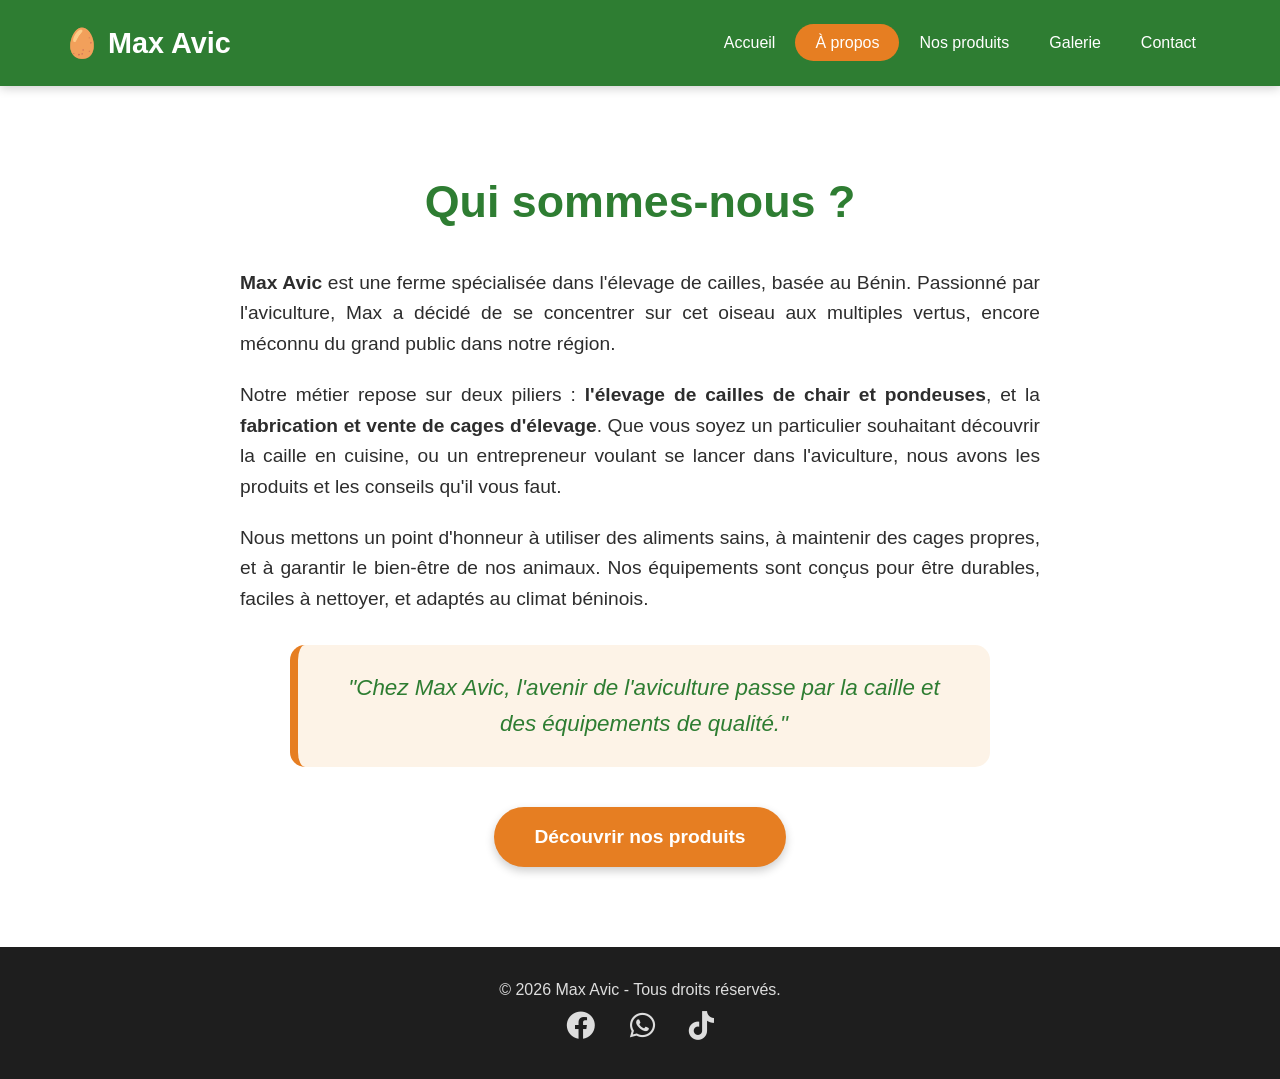
==== apropos.html @ 6644f160 "premier commit" ====
<!DOCTYPE html>
<html lang="fr">
<head>
    <meta charset="UTF-8">
    <meta name="viewport" content="width=device-width, initial-scale=1.0">
    <title>À propos - Max Avic | Élevage de cailles et cages</title>
    <meta name="description" content="Découvrez Max Avic, spécialiste de l'élevage de cailles au Bénin. Passionné et professionnel, il propose des produits de qualité et des équipements durables.">
    <link rel="stylesheet" href="style.css">
    <link rel="stylesheet" href="https://cdnjs.cloudflare.com/ajax/libs/font-awesome/6.0.0-beta3/css/all.min.css">
</head>
<body>

    <!-- ================= HEADER / MENU ================= -->
    <header>
        <div class="container">
            <div class="logo">
                <h1>🥚 Max Avic</h1>
            </div>
            <nav>
                <ul class="nav-links">
                    <li><a href="index.html">Accueil</a></li>
                    <li><a href="apropos.html" class="active">À propos</a></li>
                    <li><a href="produits.html">Nos produits</a></li>
                    <li><a href="galerie.html">Galerie</a></li>
                    <li><a href="contact.html">Contact</a></li>
                </ul>
                <div class="burger">
                    <span></span>
                    <span></span>
                    <span></span>
                </div>
            </nav>
        </div>
    </header>

    <!-- ================= SECTION À PROPOS ================= -->
    <section class="about-section">
        <div class="container">
            <h2>Qui sommes-nous ?</h2>
            <p>
                <strong>Max Avic</strong> est une ferme spécialisée dans l'élevage de cailles, basée au Bénin. 
                Passionné par l'aviculture, Max a décidé de se concentrer sur cet oiseau aux multiples vertus, 
                encore méconnu du grand public dans notre région.
            </p>
            <p>
                Notre métier repose sur deux piliers : 
                <strong>l'élevage de cailles de chair et pondeuses</strong>, 
                et la <strong>fabrication et vente de cages d'élevage</strong>. 
                Que vous soyez un particulier souhaitant découvrir la caille en cuisine, 
                ou un entrepreneur voulant se lancer dans l'aviculture, nous avons les produits et les conseils qu'il vous faut.
            </p>
            <p>
                Nous mettons un point d'honneur à utiliser des aliments sains, à maintenir des cages propres, 
                et à garantir le bien-être de nos animaux. Nos équipements sont conçus pour être durables, 
                faciles à nettoyer, et adaptés au climat béninois.
            </p>
            <blockquote>
                <em>"Chez Max Avic, l'avenir de l'aviculture passe par la caille et des équipements de qualité."</em>
            </blockquote>
            <div style="text-align: center; margin-top: 40px;">
                <a href="produits.html" class="btn-primary">Découvrir nos produits</a>
            </div>
        </div>
    </section>

    <!-- ================= PIED DE PAGE ================= -->
    <footer>
        <div class="container">
            <p>&copy; 2026 Max Avic - Tous droits réservés.</p>
            <div class="socials">
                <a href="#"><i class="fab fa-facebook"></i></a>
                <a href="#"><i class="fab fa-whatsapp"></i></a>
                <a href="#"><i class="fab fa-tiktok"></i></a>
            </div>
        </div>
    </footer>

    <!-- ================= JS MENU MOBILE ================= -->
    <script>
        const burger = document.querySelector('.burger');
        const nav = document.querySelector('.nav-links');
        burger.addEventListener('click', () => {
            nav.classList.toggle('nav-active');
            burger.classList.toggle('toggle');
        });
    </script>
</body>
</html>
---- style.css ----
/* ---------- RESET & BASE ---------- */
* {
    margin: 0;
    padding: 0;
    box-sizing: border-box;
}

body {
    font-family: 'Segoe UI', Tahoma, Geneva, Verdana, sans-serif;
    line-height: 1.6;
    color: #2d2d2d;
}

.container {
    width: 90%;
    max-width: 1200px;
    margin: 0 auto;
}

/* ---------- PALETTE ---------- */
/* Vert: #2E7D32  |  Orange: #E67E22  |  Beige: #FDF3E7 */

/* ---------- HEADER ---------- */
header {
    background-color: #2E7D32;
    padding: 20px 0;
    position: sticky;
    top: 0;
    z-index: 1000;
    box-shadow: 0 2px 10px rgba(0,0,0,0.2);
}

header .container {
    display: flex;
    justify-content: space-between;
    align-items: center;
}

.logo h1 {
    color: #fff;
    font-size: 1.8rem;
    font-weight: 700;
}

.nav-links {
    display: flex;
    list-style: none;
}

.nav-links li a {
    color: #fff;
    text-decoration: none;
    padding: 10px 20px;
    border-radius: 30px;
    transition: 0.3s;
    font-weight: 500;
}

.nav-links li a:hover,
.nav-links li a.active {
    background-color: #E67E22;
    color: #fff;
}

/* ---------- BURGER (Mobile) ---------- */
.burger {
    display: none;
    flex-direction: column;
    cursor: pointer;
}

.burger span {
    width: 28px;
    height: 3px;
    background: #fff;
    margin: 4px 0;
    transition: 0.3s;
}

/* ---------- HERO ---------- */
.hero {
    background: linear-gradient(rgba(46, 125, 50, 0.7), rgba(46, 125, 50, 0.8)), 
                url('images/ferme-cailles.jpg') center/cover no-repeat;
    height: 80vh;
    display: flex;
    align-items: center;
    text-align: center;
    color: #fff;
}

.hero h2 {
    font-size: 3.5rem;
    margin-bottom: 20px;
    text-shadow: 2px 2px 5px rgba(0,0,0,0.5);
}

.hero p {
    font-size: 1.3rem;
    margin-bottom: 30px;
}

.btn-primary {
    display: inline-block;
    background-color: #E67E22;
    color: #fff;
    padding: 15px 40px;
    border-radius: 50px;
    text-decoration: none;
    font-weight: bold;
    font-size: 1.2rem;
    transition: 0.3s;
    box-shadow: 0 4px 10px rgba(0,0,0,0.2);
}

.btn-primary:hover {
    background-color: #D35400;
    transform: scale(1.05);
}

/* ---------- FEATURES ---------- */
.features {
    padding: 80px 0;
    background-color: #FDF3E7;
}

.feature-grid {
    display: grid;
    grid-template-columns: repeat(auto-fit, minmax(250px, 1fr));
    gap: 40px;
    text-align: center;
}

.feature-item i {
    font-size: 4rem;
    color: #2E7D32;
    margin-bottom: 20px;
}

.feature-item h3 {
    font-size: 1.5rem;
    margin-bottom: 10px;
    color: #2E7D32;
}

/* ---------- PAGES INTERNES ---------- */
.about-section,
.products-section,
.contact-section {
    padding: 80px 0;
    min-height: 60vh;
}

.about-section h2,
.products-section h2,
.contact-section h2 {
    font-size: 2.8rem;
    color: #2E7D32;
    margin-bottom: 30px;
    text-align: center;
}

.about-section p {
    font-size: 1.2rem;
    margin-bottom: 20px;
    text-align: justify;
    max-width: 800px;
    margin-left: auto;
    margin-right: auto;
}

.about-section blockquote {
    background: #FDF3E7;
    padding: 25px 35px;
    border-radius: 15px;
    border-left: 8px solid #E67E22;
    font-size: 1.4rem;
    color: #2E7D32;
    max-width: 700px;
    margin: 30px auto;
    text-align: center;
    font-style: italic;
}

/* ---------- PAGE PRODUITS ---------- */
.product-grid {
    display: grid;
    grid-template-columns: repeat(auto-fit, minmax(280px, 1fr));
    gap: 30px;
    margin-top: 40px;
}

.product-card {
    background: #FDF3E7;
    padding: 30px;
    border-radius: 15px;
    box-shadow: 0 4px 15px rgba(0,0,0,0.05);
    border-left: 5px solid #E67E22;
    text-align: center;
}

.product-icon {
    font-size: 4rem;
    margin-bottom: 10px;
}

.product-label {
    background: #E67E22;
    color: #fff;
    display: inline-block;
    padding: 2px 15px;
    border-radius: 20px;
    font-size: 0.8rem;
    font-weight: bold;
    text-transform: uppercase;
    margin-bottom: 15px;
}

.product-card h3 {
    color: #2E7D32;
    margin-bottom: 15px;
}

.product-card .price {
    font-weight: bold;
    color: #2E7D32;
    margin: 15px 0;
    font-size: 1.1rem;
}

.btn-small {
    display: inline-block;
    background: #2E7D32;
    color: #fff;
    padding: 10px 25px;
    border-radius: 30px;
    text-decoration: none;
    font-weight: bold;
    transition: 0.3s;
    margin-top: 10px;
}

.btn-small:hover {
    background: #E67E22;
    transform: scale(1.05);
}

/* ---------- PAGE CONTACT ---------- */
.contact-infos {
    background: #fff;
    padding: 30px;
    border-radius: 15px;
    box-shadow: 0 4px 15px rgba(0,0,0,0.05);
    margin: 30px auto;
    max-width: 700px;
}

.contact-infos p {
    font-size: 1.2rem;
    padding: 10px 0;
    border-bottom: 1px solid #eee;
}

.contact-infos i {
    color: #2E7D32;
    width: 30px;
}

/* ---------- BOUTON WHATSAPP ---------- */
.btn-whatsapp {
    display: inline-block;
    background: #25D366;
    color: #fff;
    padding: 20px 50px;
    border-radius: 60px;
    text-decoration: none;
    font-weight: bold;
    font-size: 1.5rem;
    box-shadow: 0 6px 20px rgba(37, 211, 102, 0.4);
    transition: 0.3s;
    border: 2px solid #25D366;
}

.btn-whatsapp i {
    margin-right: 15px;
    font-size: 2rem;
}

.btn-whatsapp:hover {
    background: #fff;
    color: #25D366;
    transform: scale(1.05);
    box-shadow: 0 10px 30px rgba(37, 211, 102, 0.5);
}

/* ---------- FOOTER ---------- */
footer {
    background-color: #1e1e1e;
    color: #ddd;
    padding: 30px 0;
    text-align: center;
}

footer .socials a {
    color: #ddd;
    font-size: 1.8rem;
    margin: 0 15px;
    transition: 0.3s;
}

footer .socials a:hover {
    color: #E67E22;
}

/* ---------- RESPONSIVE MOBILE ---------- */
@media screen and (max-width: 768px) {
    .nav-links {
        display: none;
        flex-direction: column;
        width: 100%;
        background: #2E7D32;
        position: absolute;
        top: 80px;
        left: 0;
        padding: 20px 0;
    }

    .nav-links.nav-active {
        display: flex;
    }

    .burger {
        display: flex;
    }

    .hero h2 {
        font-size: 2.5rem;
    }

    .hero {
        height: 60vh;
    }

    .about-section h2,
    .products-section h2,
    .contact-section h2 {
        font-size: 2.2rem;
    }

    .btn-whatsapp {
        font-size: 1.2rem;
        padding: 15px 30px;
    }

    .btn-whatsapp i {
        font-size: 1.5rem;
    }
}
/* ============================================================ */
/* ===== PAGE GALERIE ===== */
/* ============================================================ */
.gallery-section {
    padding: 80px 0;
    min-height: 60vh;
}

.gallery-section h2 {
    font-size: 2.8rem;
    color: #2E7D32;
    margin-bottom: 30px;
    text-align: center;
}

/* La grille des photos */
.gallery-grid {
    display: grid;
    grid-template-columns: repeat(auto-fill, minmax(280px, 1fr));
    gap: 25px;
}

.gallery-card {
    background: #fff;
    border-radius: 15px;
    overflow: hidden;
    box-shadow: 0 4px 15px rgba(0, 0, 0, 0.08);
    transition: transform 0.3s, box-shadow 0.3s;
    text-align: center;
}

.gallery-card:hover {
    transform: translateY(-8px);
    box-shadow: 0 10px 30px rgba(0, 0, 0, 0.15);
}

.gallery-card a {
    display: block;
    overflow: hidden;
}

.gallery-card img {
    width: 100%;
    height: 220px;
    object-fit: cover;
    transition: transform 0.4s ease;
    display: block;
}

.gallery-card:hover img {
    transform: scale(1.05); /* Zoom léger au survol */
}

.gallery-card p {
    padding: 15px 10px;
    font-weight: 600;
    color: #2E7D32;
    margin: 0;
    font-size: 0.95rem;
}

/* ============================================================ */
/* ===== LIGHTBOX (CSS pur, sans JavaScript) ===== */
/* ============================================================ */
.lightbox {
    display: none; /* Caché par défaut */
    position: fixed;
    top: 0;
    left: 0;
    width: 100%;
    height: 100%;
    background: rgba(0, 0, 0, 0.85);
    z-index: 9999;
    justify-content: center;
    align-items: center;
    flex-direction: column;
    padding: 20px;
    backdrop-filter: blur(5px);
}

/* Quand on clique sur un lien #img1, #img2... on l'affiche */
.lightbox:target {
    display: flex;
}

.lightbox-content {
    max-width: 90%;
    max-height: 85vh;
    position: relative;
    text-align: center;
}

.lightbox-content img {
    max-width: 100%;
    max-height: 75vh;
    border-radius: 15px;
    box-shadow: 0 10px 40px rgba(0, 0, 0, 0.6);
    border: 3px solid #fff;
}

.lightbox-content p {
    color: #fff;
    font-size: 1.2rem;
    margin-top: 15px;
    text-shadow: 1px 1px 5px rgba(0,0,0,0.5);
}

/* Le bouton pour fermer (la croix) */
.lightbox-close {
    position: absolute;
    top: 20px;
    right: 30px;
    color: #fff;
    font-size: 3rem;
    text-decoration: none;
    font-weight: bold;
    transition: 0.3s;
    z-index: 10000;
    background: rgba(0,0,0,0.3);
    width: 60px;
    height: 60px;
    border-radius: 50%;
    display: flex;
    justify-content: center;
    align-items: center;
    line-height: 1;
}

.lightbox-close:hover {
    color: #E67E22;
    transform: rotate(90deg);
    background: rgba(0,0,0,0.6);
}
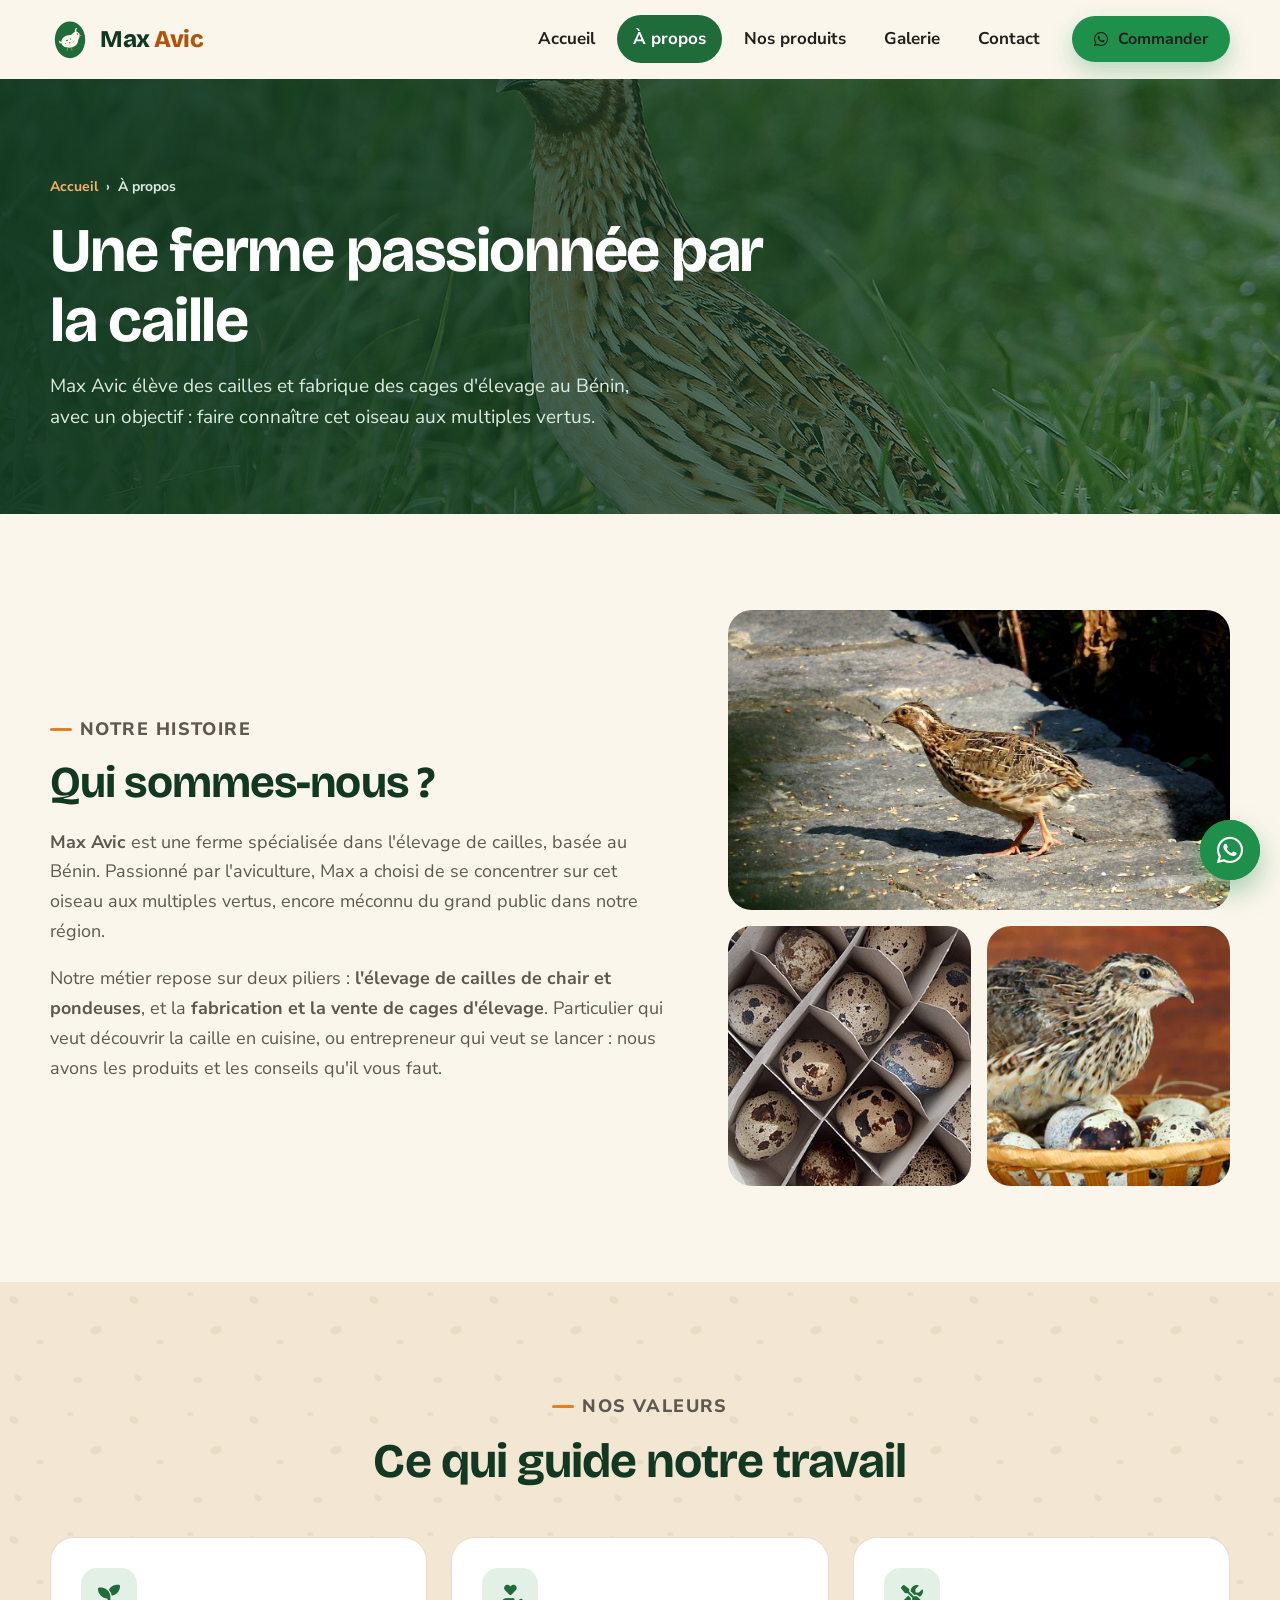
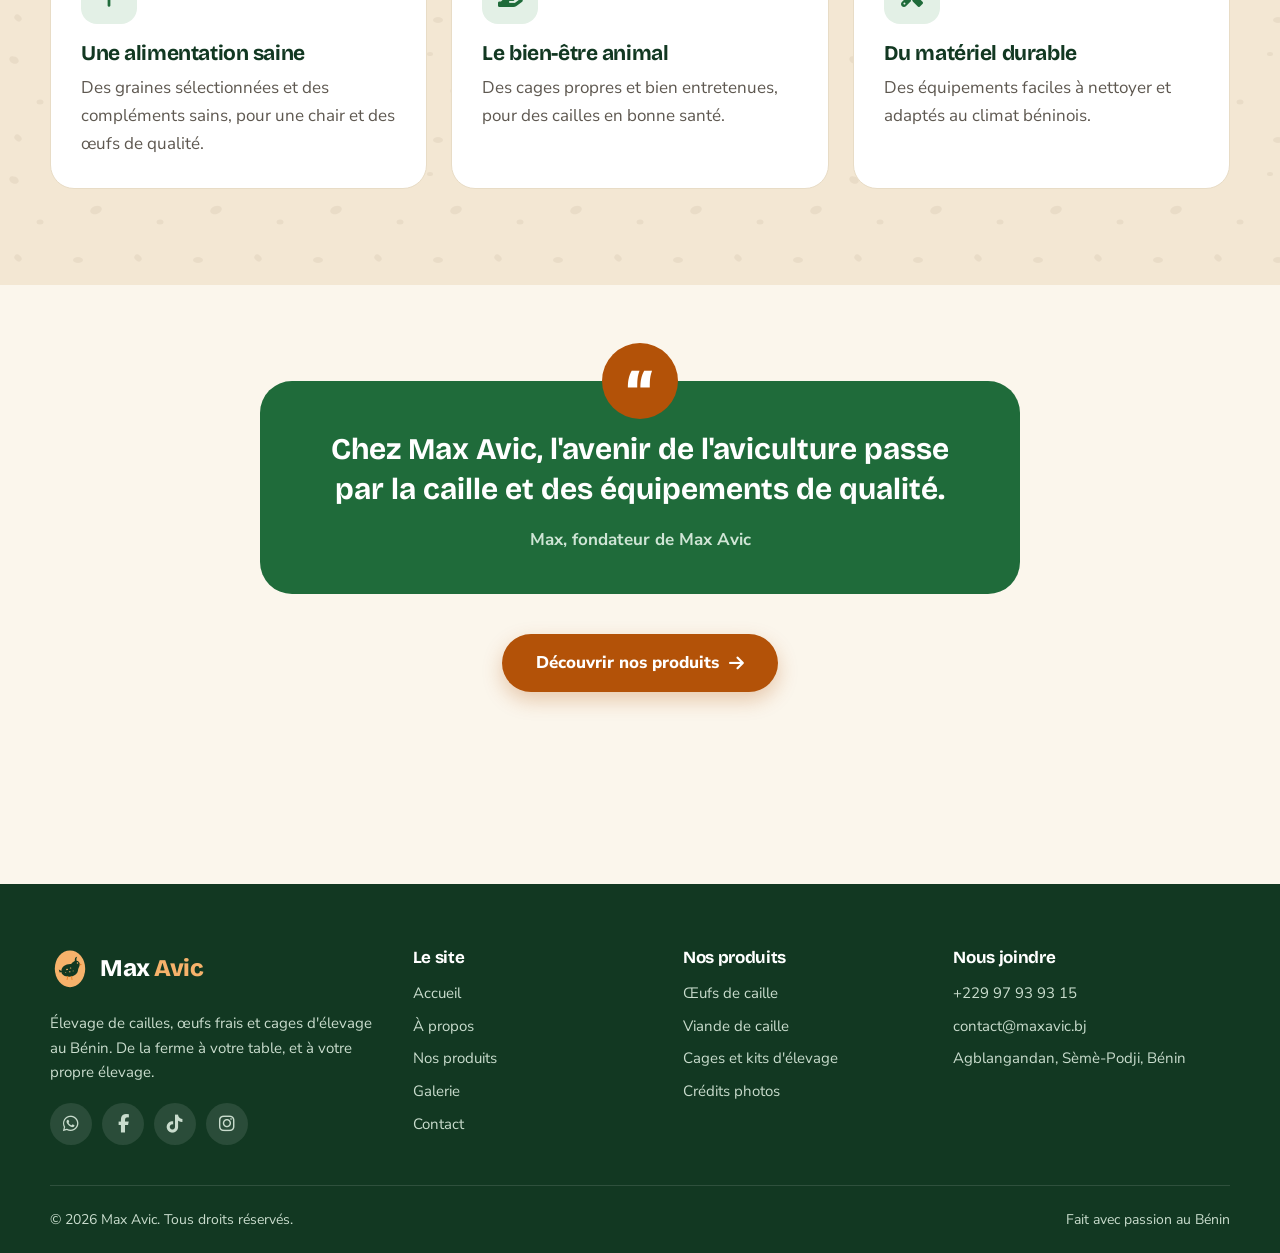
==== commit 826970ea: "Nouveau design : photos, animations, commande WhatsApp, Nouveau logo : la caille dans l'œuf, Liens d" ====
--- a/apropos.html
+++ b/apropos.html
@@ -3,86 +3,124 @@
 <head>
     <meta charset="UTF-8">
     <meta name="viewport" content="width=device-width, initial-scale=1.0">
-    <title>À propos - Max Avic | Élevage de cailles et cages</title>
-    <meta name="description" content="Découvrez Max Avic, spécialiste de l'élevage de cailles au Bénin. Passionné et professionnel, il propose des produits de qualité et des équipements durables.">
-    <link rel="stylesheet" href="style.css">
-    <link rel="stylesheet" href="https://cdnjs.cloudflare.com/ajax/libs/font-awesome/6.0.0-beta3/css/all.min.css">
+    <title>À propos · Max Avic, éleveur de cailles au Bénin</title>
+    <meta name="description" content="Découvrez Max Avic, ferme spécialisée dans l'élevage de cailles et la fabrication de cages d'élevage au Bénin.">
+    <meta name="theme-color" content="#123822">
+    <meta property="og:title" content="À propos · Max Avic, éleveur de cailles au Bénin">
+    <meta property="og:description" content="Découvrez Max Avic, ferme spécialisée dans l'élevage de cailles et la fabrication de cages d'élevage au Bénin.">
+    <meta property="og:image" content="images/photos/caille-japon.jpg">
+    <link rel="icon" href="images/favicon.svg" type="image/svg+xml">
+    <link rel="preconnect" href="https://fonts.googleapis.com">
+    <link rel="preconnect" href="https://fonts.gstatic.com" crossorigin>
+    <link rel="stylesheet" href="https://fonts.googleapis.com/css2?family=Bricolage+Grotesque:opsz,wght@12..96,600;12..96,800&family=Nunito+Sans:wght@400;600;700;800&display=swap">
+    <link rel="stylesheet" href="https://cdnjs.cloudflare.com/ajax/libs/font-awesome/6.5.2/css/all.min.css">
+    <link rel="stylesheet" href="css/style.css">
 </head>
 <body>
+    <a class="skip-link" href="#contenu">Aller au contenu</a>
 
-    <!-- ================= HEADER / MENU ================= -->
-    <header>
-        <div class="container">
-            <div class="logo">
-                <h1>🥚 Max Avic</h1>
-            </div>
-            <nav>
-                <ul class="nav-links">
-                    <li><a href="index.html">Accueil</a></li>
-                    <li><a href="apropos.html" class="active">À propos</a></li>
-                    <li><a href="produits.html">Nos produits</a></li>
-                    <li><a href="galerie.html">Galerie</a></li>
-                    <li><a href="contact.html">Contact</a></li>
-                </ul>
-                <div class="burger">
-                    <span></span>
-                    <span></span>
-                    <span></span>
-                </div>
+    <!-- ================= EN-TÊTE ================= -->
+    <header class="site-header">
+        <div class="container header-inner">
+            <a class="logo" href="index.html" aria-label="Max Avic, accueil"><svg viewBox="0 0 100 100" aria-hidden="true"><ellipse cx="50" cy="52" rx="38" ry="46" fill="#1f6b3a"/><g transform="translate(14 14) scale(.72)"><path d="M25 63 L11 55 L14 66 Z" fill="#fbf6ec"/><path d="M20 62 C20 45 35 35 54 36 C59 31 63 26 69 25 C79 24 85 31 84 39 C83 46 79 50 78 56 C77 71 64 80 47 80 C32 80 20 73 20 62 Z" fill="#fbf6ec"/><path d="M67 29 C65 17 69 11 75 11 C72 15 71 20 74 29 Z" fill="#fbf6ec"/><path d="M84 35 L92 38 L83 41 Z" fill="#e67e22"/><circle cx="76" cy="33" r="2.6" fill="#1f6b3a"/><g fill="#1f6b3a"><ellipse cx="40" cy="55" rx="3.4" ry="2.2" transform="rotate(-15 40 55)"/><ellipse cx="52" cy="50" rx="2.6" ry="1.8"/><ellipse cx="49" cy="63" rx="3" ry="2"/><ellipse cx="61" cy="60" rx="2.4" ry="1.6"/><ellipse cx="35" cy="66" rx="2.2" ry="1.5"/></g><g stroke="#e67e22" stroke-width="3" stroke-linecap="round"><path d="M42 79 L40 90"/><path d="M55 79 L57 90"/></g></g></svg><span>Max <em>Avic</em></span></a>
+            <button class="burger" type="button" aria-expanded="false" aria-controls="menu" aria-label="Ouvrir le menu"><span></span><span></span><span></span></button>
+            <nav class="nav" id="menu" aria-label="Menu principal">
+                <a href="index.html">Accueil</a>
+                <a href="apropos.html" aria-current="page">À propos</a>
+                <a href="produits.html">Nos produits</a>
+                <a href="galerie.html">Galerie</a>
+                <a href="contact.html">Contact</a>
+                <a class="btn btn-whatsapp" href="https://wa.me/22997939315?text=Bonjour%20Max%20Avic%2C%20je%20voudrais%20passer%20une%20commande." target="_blank" rel="noopener"><i class="fab fa-whatsapp" aria-hidden="true"></i>Commander</a>
             </nav>
         </div>
     </header>
 
-    <!-- ================= SECTION À PROPOS ================= -->
-    <section class="about-section">
-        <div class="container">
-            <h2>Qui sommes-nous ?</h2>
-            <p>
-                <strong>Max Avic</strong> est une ferme spécialisée dans l'élevage de cailles, basée au Bénin. 
-                Passionné par l'aviculture, Max a décidé de se concentrer sur cet oiseau aux multiples vertus, 
-                encore méconnu du grand public dans notre région.
-            </p>
-            <p>
-                Notre métier repose sur deux piliers : 
-                <strong>l'élevage de cailles de chair et pondeuses</strong>, 
-                et la <strong>fabrication et vente de cages d'élevage</strong>. 
-                Que vous soyez un particulier souhaitant découvrir la caille en cuisine, 
-                ou un entrepreneur voulant se lancer dans l'aviculture, nous avons les produits et les conseils qu'il vous faut.
-            </p>
-            <p>
-                Nous mettons un point d'honneur à utiliser des aliments sains, à maintenir des cages propres, 
-                et à garantir le bien-être de nos animaux. Nos équipements sont conçus pour être durables, 
-                faciles à nettoyer, et adaptés au climat béninois.
-            </p>
-            <blockquote>
-                <em>"Chez Max Avic, l'avenir de l'aviculture passe par la caille et des équipements de qualité."</em>
-            </blockquote>
-            <div style="text-align: center; margin-top: 40px;">
-                <a href="produits.html" class="btn-primary">Découvrir nos produits</a>
+    <main id="contenu">
+
+        <section class="page-hero">
+            <img src="images/photos/caille-herbe.jpg" alt="" decoding="async">
+            <div class="container">
+                <nav class="breadcrumb" aria-label="Fil d'Ariane"><a href="index.html">Accueil</a><span aria-hidden="true">›</span><span>À propos</span></nav>
+                <h1>Une ferme passionnée par la caille</h1>
+                <p>Max Avic élève des cailles et fabrique des cages d'élevage au Bénin, avec un objectif : faire connaître cet oiseau aux multiples vertus.</p>
+            </div>
+        </section>
+
+        <section class="section">
+            <div class="container story">
+                <div class="story-text reveal">
+                    <p class="eyebrow">Notre histoire</p>
+                    <h2 class="section-title">Qui sommes-nous ?</h2>
+                    <p><strong>Max Avic</strong> est une ferme spécialisée dans l'élevage de cailles, basée au Bénin. Passionné par l'aviculture, Max a choisi de se concentrer sur cet oiseau aux multiples vertus, encore méconnu du grand public dans notre région.</p>
+                    <p>Notre métier repose sur deux piliers : <strong>l'élevage de cailles de chair et pondeuses</strong>, et la <strong>fabrication et la vente de cages d'élevage</strong>. Particulier qui veut découvrir la caille en cuisine, ou entrepreneur qui veut se lancer : nous avons les produits et les conseils qu'il vous faut.</p>
+                </div>
+                <div class="story-photos reveal reveal-delay-1">
+                    <img src="images/photos/caille-japon-2.jpg" alt="Caille au plumage tacheté" loading="lazy" decoding="async">
+                    <img src="images/photos/oeufs-boite-500.jpg" alt="Œufs de caille rangés en boîte" loading="lazy" decoding="async">
+                    <img src="images/caille1.png" alt="Caille posée sur un panier d'œufs" loading="lazy">
+                </div>
+            </div>
+        </section>
+
+        <section class="section section-sand">
+            <div class="container">
+                <div class="section-head center reveal"><p class="eyebrow">Nos valeurs</p><h2>Ce qui guide notre travail</h2></div>
+                <div class="values">
+                    <div class="value reveal reveal-delay-1"><i class="fas fa-seedling" aria-hidden="true"></i><h3>Une alimentation saine</h3><p>Des graines sélectionnées et des compléments sains, pour une chair et des œufs de qualité.</p></div>
+                    <div class="value reveal reveal-delay-2"><i class="fas fa-hand-holding-heart" aria-hidden="true"></i><h3>Le bien-être animal</h3><p>Des cages propres et bien entretenues, pour des cailles en bonne santé.</p></div>
+                    <div class="value reveal reveal-delay-3"><i class="fas fa-screwdriver-wrench" aria-hidden="true"></i><h3>Du matériel durable</h3><p>Des équipements faciles à nettoyer et adaptés au climat béninois.</p></div>
+                </div>
+            </div>
+        </section>
+
+        <section class="section">
+            <div class="narrow">
+                <blockquote class="quote reveal"><p>Chez Max Avic, l'avenir de l'aviculture passe par la caille et des équipements de qualité.</p><cite>Max, fondateur de Max Avic</cite></blockquote>
+                <div class="btn-row" style="justify-content:center;margin-top:40px"><a class="btn btn-primary btn-lg" href="produits.html">Découvrir nos produits<i class="fas fa-arrow-right" aria-hidden="true"></i></a></div>
+            </div>
+        </section>
+    </main>
+
+    <!-- ================= PIED DE PAGE ================= -->
+    <footer class="site-footer">
+        <div class="container footer-grid">
+            <div>
+                <a class="logo" href="index.html" aria-label="Max Avic, accueil"><svg viewBox="0 0 100 100" aria-hidden="true"><ellipse cx="50" cy="52" rx="38" ry="46" fill="#f6b26b"/><g transform="translate(14 14) scale(.72)"><path d="M25 63 L11 55 L14 66 Z" fill="#123822"/><path d="M20 62 C20 45 35 35 54 36 C59 31 63 26 69 25 C79 24 85 31 84 39 C83 46 79 50 78 56 C77 71 64 80 47 80 C32 80 20 73 20 62 Z" fill="#123822"/><path d="M67 29 C65 17 69 11 75 11 C72 15 71 20 74 29 Z" fill="#123822"/><path d="M84 35 L92 38 L83 41 Z" fill="#e67e22"/><circle cx="76" cy="33" r="2.6" fill="#f6b26b"/><g fill="#f6b26b"><ellipse cx="40" cy="55" rx="3.4" ry="2.2" transform="rotate(-15 40 55)"/><ellipse cx="52" cy="50" rx="2.6" ry="1.8"/><ellipse cx="49" cy="63" rx="3" ry="2"/><ellipse cx="61" cy="60" rx="2.4" ry="1.6"/><ellipse cx="35" cy="66" rx="2.2" ry="1.5"/></g><g stroke="#e67e22" stroke-width="3" stroke-linecap="round"><path d="M42 79 L40 90"/><path d="M55 79 L57 90"/></g></g></svg><span>Max <em>Avic</em></span></a>
+                <p>Élevage de cailles, œufs frais et cages d'élevage au Bénin. De la ferme à votre table, et à votre propre élevage.</p>
+                <div class="socials">
+                    <a href="https://wa.me/22997939315?text=Bonjour%20Max%20Avic%2C%20je%20voudrais%20des%20informations." target="_blank" rel="noopener" aria-label="WhatsApp"><i class="fab fa-whatsapp" aria-hidden="true"></i></a>
+                    <a href="https://www.facebook.com/search/top?q=Max%20Avic" target="_blank" rel="noopener" aria-label="Facebook"><i class="fab fa-facebook-f" aria-hidden="true"></i></a>
+                    <a href="https://www.tiktok.com/search?q=Max%20Avic" target="_blank" rel="noopener" aria-label="TikTok"><i class="fab fa-tiktok" aria-hidden="true"></i></a>
+                    <a href="https://www.instagram.com/explore/search/keyword/?q=Max%20Avic" target="_blank" rel="noopener" aria-label="Instagram"><i class="fab fa-instagram" aria-hidden="true"></i></a>
+                </div>
+            </div>
+            <div>
+                <h2>Le site</h2>
+                <ul><li><a href="index.html">Accueil</a></li><li><a href="apropos.html">À propos</a></li><li><a href="produits.html">Nos produits</a></li><li><a href="galerie.html">Galerie</a></li><li><a href="contact.html">Contact</a></li></ul>
+            </div>
+            <div>
+                <h2>Nos produits</h2>
+                <ul>
+                    <li><a href="produits.html#oeufs">Œufs de caille</a></li>
+                    <li><a href="produits.html#viande">Viande de caille</a></li>
+                    <li><a href="produits.html#cages">Cages et kits d'élevage</a></li>
+                    <li><a href="credits.html">Crédits photos</a></li>
+                </ul>
+            </div>
+            <div>
+                <h2>Nous joindre</h2>
+                <ul>
+                    <li><a href="tel:+22997939315">+229 97 93 93 15</a></li>
+                    <li><a href="mailto:contact@maxavic.bj">contact@maxavic.bj</a></li>
+                    <li>Agblangandan, Sèmè-Podji, Bénin</li>
+                </ul>
             </div>
         </div>
-    </section>
-
-    <!-- ================= PIED DE PAGE ================= -->
-    <footer>
-        <div class="container">
-            <p>&copy; 2026 Max Avic - Tous droits réservés.</p>
-            <div class="socials">
-                <a href="#"><i class="fab fa-facebook"></i></a>
-                <a href="#"><i class="fab fa-whatsapp"></i></a>
-                <a href="#"><i class="fab fa-tiktok"></i></a>
-            </div>
-        </div>
+        <div class="container footer-bottom"><span>© <span data-year>2026</span> Max Avic. Tous droits réservés.</span><span>Fait avec passion au Bénin</span></div>
     </footer>
 
-    <!-- ================= JS MENU MOBILE ================= -->
-    <script>
-        const burger = document.querySelector('.burger');
-        const nav = document.querySelector('.nav-links');
-        burger.addEventListener('click', () => {
-            nav.classList.toggle('nav-active');
-            burger.classList.toggle('toggle');
-        });
-    </script>
+    <a class="wa-float" href="https://wa.me/22997939315?text=Bonjour%20Max%20Avic%2C%20je%20voudrais%20des%20informations." target="_blank" rel="noopener" aria-label="Nous écrire sur WhatsApp"><i class="fab fa-whatsapp" aria-hidden="true"></i></a>
+
+    <script src="js/main.js"></script>
 </body>
-</html>+</html>
--- a/css/style.css
+++ b/css/style.css
@@ -0,0 +1,374 @@
+/*
+ * Max Avic : feuille de style du site.
+ * Couleurs : vert de la marque (plus profond pour la lisibilité), crème, brun des œufs de caille, orange gardé en accent.
+ */
+:root {
+    --green-900: #123822;
+    --green-800: #174a2d;
+    --green: #1f6b3a;
+    --green-100: #e3f0e6;
+    --green-50: #f1f8f2;
+    --orange: #e67e22;
+    --orange-700: #b35208;
+    --orange-100: #fdebd9;
+    --cream: #fbf6ec;
+    --sand: #f3e7d3;
+    --brown: #6b4426;
+    --text: #22201c;
+    --muted: #5e5850;
+    --border: #e8dcc6;
+    --white: #fff;
+    --radius: 14px;
+    --radius-lg: 24px;
+    --shadow: 0 10px 30px rgba(18, 56, 34, .10);
+    --shadow-lg: 0 24px 60px rgba(18, 56, 34, .18);
+    --title: 'Bricolage Grotesque', 'Segoe UI', sans-serif;
+    --body: 'Nunito Sans', 'Segoe UI', sans-serif;
+    /* Motif discret inspiré des taches des œufs de caille. */
+    --speckles: url("data:image/svg+xml,%3Csvg xmlns='http://www.w3.org/2000/svg' width='120' height='120' viewBox='0 0 120 120'%3E%3Cg fill='%236b4426' fill-opacity='.07'%3E%3Cellipse cx='14' cy='18' rx='5' ry='3.5' transform='rotate(25 14 18)'/%3E%3Cellipse cx='70' cy='12' rx='3' ry='2'/%3E%3Cellipse cx='96' cy='48' rx='6' ry='4' transform='rotate(-20 96 48)'/%3E%3Cellipse cx='40' cy='60' rx='3.5' ry='2.5'/%3E%3Cellipse cx='18' cy='96' rx='4' ry='3' transform='rotate(40 18 96)'/%3E%3Cellipse cx='78' cy='98' rx='5' ry='3'/%3E%3C/g%3E%3C/svg%3E");
+}
+
+*, *::before, *::after { box-sizing: border-box; }
+html { scroll-behavior: smooth; scroll-padding-top: 90px; -webkit-text-size-adjust: 100%; }
+body { margin: 0; background: var(--cream); color: var(--text); font: 400 17px/1.65 var(--body); }
+h1, h2, h3 { margin: 0; font-family: var(--title); line-height: 1.12; color: var(--green-900); letter-spacing: -.02em; }
+p { margin: 0; }
+ul, ol { margin: 0; padding: 0; list-style: none; }
+img { display: block; max-width: 100%; }
+a { color: var(--green); }
+button, input, select, textarea { font: inherit; color: inherit; }
+:focus-visible { outline: 3px solid var(--orange); outline-offset: 3px; border-radius: 6px; }
+[hidden] { display: none !important; }
+.sr-only { position: absolute; width: 1px; height: 1px; padding: 0; margin: -1px; overflow: hidden; clip: rect(0, 0, 0, 0); white-space: nowrap; border: 0; }
+.skip-link { position: fixed; left: 16px; top: -60px; z-index: 2000; padding: 10px 18px; border-radius: var(--radius); background: var(--green); color: #fff; }
+.skip-link:focus { top: 12px; }
+.container { width: min(1180px, 100% - 40px); margin-inline: auto; }
+.narrow { width: min(760px, 100% - 40px); margin-inline: auto; }
+.section { padding-block: 96px; }
+.section-white { background: var(--white); }
+.section-sand { background: var(--sand) var(--speckles); }
+.eyebrow { display: inline-flex; align-items: center; gap: 8px; margin-bottom: 14px; color: var(--orange-700); font-weight: 800; font-size: 14px; letter-spacing: .08em; text-transform: uppercase; }
+.eyebrow::before { content: ''; width: 22px; height: 3px; border-radius: 2px; background: var(--orange); }
+.section-head { max-width: 680px; margin-bottom: 48px; }
+.section-head.center { margin-inline: auto; text-align: center; }
+.section-head.center .eyebrow { justify-content: center; }
+.section-head h2 { font-size: clamp(32px, 4.5vw, 48px); }
+.section-head p { margin-top: 14px; color: var(--muted); font-size: 18px; }
+
+/* ---------- Boutons ---------- */
+.btn { display: inline-flex; align-items: center; justify-content: center; gap: 10px; min-height: 50px; padding: 12px 26px; border: 2px solid transparent; border-radius: 100px; font-weight: 800; font-size: 16px; text-decoration: none; cursor: pointer; transition: transform .2s, background-color .2s, box-shadow .2s, color .2s; }
+.btn:hover { transform: translateY(-2px); }
+.btn-primary { background: var(--orange-700); color: #fff; box-shadow: 0 8px 20px rgba(179, 82, 8, .28); }
+.btn-primary:hover { background: #994506; }
+.btn-green { background: var(--green); color: #fff; }
+.btn-green:hover { background: var(--green-800); }
+.btn-outline { border-color: var(--green); color: var(--green); background: transparent; }
+.btn-outline:hover { background: var(--green); color: #fff; }
+.btn-light { border-color: rgba(255, 255, 255, .7); color: #fff; }
+.btn-light:hover { background: #fff; color: var(--green-900); }
+.btn-whatsapp { background: #1f8f4c; color: #fff; box-shadow: 0 10px 24px rgba(31, 143, 76, .3); }
+.btn-whatsapp:hover { background: #17733c; }
+.btn-lg { min-height: 58px; padding-inline: 32px; font-size: 17px; }
+.btn-block { width: 100%; }
+.btn-row { display: flex; flex-wrap: wrap; gap: 14px; }
+
+/* ---------- En-tête ---------- */
+.site-header { position: sticky; top: 0; z-index: 100; background: rgba(251, 246, 236, .92); backdrop-filter: blur(10px); border-bottom: 1px solid transparent; transition: box-shadow .3s, border-color .3s; }
+.site-header.is-scrolled { border-bottom-color: var(--border); box-shadow: 0 6px 20px rgba(18, 56, 34, .06); }
+.header-inner { display: flex; align-items: center; justify-content: space-between; gap: 20px; height: 78px; }
+.logo { display: inline-flex; align-items: center; gap: 10px; color: var(--green-900); text-decoration: none; font: 800 24px/1 var(--title); letter-spacing: -.02em; }
+.logo svg { width: 40px; height: 40px; flex: none; }
+.logo span em { color: var(--orange-700); font-style: normal; }
+.nav { display: flex; align-items: center; gap: 6px; }
+.nav a { padding: 10px 16px; border-radius: 100px; color: var(--text); text-decoration: none; font-weight: 700; transition: background-color .2s, color .2s; }
+.nav a:hover { background: var(--green-100); color: var(--green-900); }
+.nav a[aria-current="page"] { background: var(--green); color: #fff; }
+.nav .btn { margin-left: 10px; min-height: 44px; padding: 8px 20px; }
+.nav .btn:hover { background: #17733c; color: #fff; }
+.burger { display: none; width: 48px; height: 48px; border: 0; border-radius: 12px; background: var(--green-100); cursor: pointer; }
+.burger span { display: block; width: 22px; height: 2.5px; margin: 4px auto; border-radius: 2px; background: var(--green-900); transition: transform .3s, opacity .3s; }
+.burger[aria-expanded="true"] span:nth-child(1) { transform: translateY(6.5px) rotate(45deg); }
+.burger[aria-expanded="true"] span:nth-child(2) { opacity: 0; }
+.burger[aria-expanded="true"] span:nth-child(3) { transform: translateY(-6.5px) rotate(-45deg); }
+
+/* ---------- Accueil : héros ---------- */
+.hero { position: relative; overflow: hidden; padding-block: 64px 96px; background: var(--cream) var(--speckles); }
+.hero-grid { display: grid; grid-template-columns: 1.05fr .95fr; gap: 56px; align-items: center; }
+.hero h1 { font-size: clamp(40px, 6vw, 70px); }
+.hero h1 em { color: var(--orange-700); font-style: normal; position: relative; white-space: nowrap; }
+.hero h1 em::after { content: ''; position: absolute; left: 0; right: 0; bottom: .06em; height: .16em; border-radius: 4px; background: var(--orange); opacity: .35; z-index: -1; transform-origin: left; animation: underline 1s .6s ease-out both; }
+@keyframes underline { from { transform: scaleX(0); } to { transform: scaleX(1); } }
+.hero-lead { margin: 22px 0 32px; max-width: 540px; color: var(--muted); font-size: 19px; }
+.hero-points { display: flex; flex-wrap: wrap; gap: 10px 22px; margin-top: 30px; color: var(--muted); font-weight: 700; font-size: 15px; }
+.hero-points li { display: inline-flex; align-items: center; gap: 8px; }
+.hero-points i { color: var(--green); }
+.hero-visual { position: relative; height: 540px; }
+.hero-photo { position: absolute; overflow: hidden; border-radius: var(--radius-lg); box-shadow: var(--shadow-lg); border: 6px solid #fff; }
+.hero-photo img { width: 100%; height: 100%; object-fit: cover; }
+.hero-photo-main { inset: 0 70px 80px 0; animation: float-in .9s ease-out both; }
+.hero-photo-main img { animation: zoom-slow 14s ease-out both; }
+.hero-photo-side { right: 0; bottom: 0; width: 46%; height: 46%; animation: float-in .9s .25s ease-out both; }
+@keyframes float-in { from { opacity: 0; transform: translateY(30px); } to { opacity: 1; transform: none; } }
+@keyframes zoom-slow { from { transform: scale(1.12); } to { transform: scale(1); } }
+.hero-badge { position: absolute; z-index: 2; display: flex; align-items: center; gap: 12px; padding: 12px 16px; border-radius: var(--radius); background: #fff; box-shadow: var(--shadow); font-size: 14px; line-height: 1.3; animation: float-in .8s ease-out both, bob 5s 1.5s ease-in-out infinite; }
+.hero-badge strong { display: block; font-size: 15px; }
+.hero-badge small { color: var(--muted); }
+.hero-badge .badge-icon { display: grid; place-items: center; width: 42px; height: 42px; border-radius: 12px; background: var(--orange-100); color: var(--orange-700); font-size: 18px; }
+.hero-badge-1 { left: -24px; bottom: 40px; animation-delay: .5s, 1.5s; }
+.hero-badge-2 { right: -10px; top: 30px; animation-delay: .7s, 2.2s; }
+.hero-badge-2 .badge-icon { background: var(--green-100); color: var(--green); }
+@keyframes bob { 50% { transform: translateY(-8px); } }
+
+/* ---------- Bandeau de confiance ---------- */
+.trust { background: var(--green-900); color: #dcebe0; }
+.trust ul { display: grid; grid-template-columns: repeat(4, 1fr); gap: 24px; padding-block: 30px; }
+.trust li { display: flex; align-items: center; gap: 14px; font-size: 15px; line-height: 1.35; }
+.trust strong { display: block; color: #fff; font-size: 16px; }
+.trust i { display: grid; place-items: center; flex: none; width: 46px; height: 46px; border-radius: 50%; background: rgba(255, 255, 255, .1); color: #f6b26b; font-size: 18px; }
+
+/* ---------- Produits ---------- */
+.products { display: grid; grid-template-columns: repeat(3, 1fr); gap: 26px; }
+.product { display: flex; flex-direction: column; overflow: hidden; border-radius: var(--radius-lg); background: #fff; border: 1px solid var(--border); box-shadow: 0 4px 14px rgba(18, 56, 34, .05); transition: transform .3s, box-shadow .3s; }
+.product:hover { transform: translateY(-6px); box-shadow: var(--shadow-lg); }
+.product-media { position: relative; height: 230px; overflow: hidden; background: var(--sand); }
+.product-media img, .product-media svg { width: 100%; height: 100%; object-fit: cover; transition: transform .6s; }
+.product:hover .product-media img { transform: scale(1.06); }
+.product-tag { position: absolute; left: 16px; top: 16px; padding: 5px 12px; border-radius: 100px; background: #fff; color: var(--orange-700); font-size: 13px; font-weight: 800; text-transform: uppercase; letter-spacing: .04em; }
+.product-body { display: flex; flex-direction: column; flex: 1; gap: 10px; padding: 24px; }
+.product-body h3 { font-size: 24px; }
+.product-body p { color: var(--muted); }
+.product-list { display: grid; gap: 6px; margin: 4px 0 6px; }
+.product-list li { display: flex; gap: 10px; align-items: baseline; font-size: 15px; }
+.product-list i { color: var(--green); font-size: 13px; }
+.product-price { margin-top: auto; padding-top: 14px; border-top: 1px dashed var(--border); display: flex; align-items: center; justify-content: space-between; gap: 12px; font-weight: 800; color: var(--green-900); }
+.product-price small { display: block; color: var(--muted); font-weight: 600; font-size: 13px; }
+.product .btn { min-height: 44px; padding: 8px 18px; font-size: 15px; }
+
+/* ---------- Pourquoi la caille ---------- */
+.why { display: grid; grid-template-columns: .95fr 1.05fr; gap: 64px; align-items: center; }
+.why-visual { position: relative; }
+.why-visual > img { width: 100%; height: 460px; object-fit: cover; border-radius: var(--radius-lg); box-shadow: var(--shadow-lg); }
+.why-note { position: absolute; right: -20px; bottom: -24px; max-width: 240px; padding: 16px 18px; border-radius: var(--radius); background: var(--green); color: #fff; box-shadow: var(--shadow); font-size: 14px; }
+.why-note strong { display: block; font-family: var(--title); font-size: 18px; }
+.why-list { display: grid; gap: 18px; margin-top: 28px; }
+.why-list li { display: flex; gap: 16px; }
+.why-list i { display: grid; place-items: center; flex: none; width: 48px; height: 48px; border-radius: 14px; background: var(--orange-100); color: var(--orange-700); font-size: 19px; }
+.why-list strong { display: block; font-size: 18px; color: var(--green-900); }
+.why-list p { color: var(--muted); font-size: 16px; }
+
+/* ---------- Étapes ---------- */
+.steps { display: grid; grid-template-columns: repeat(3, 1fr); gap: 28px; counter-reset: step; }
+.step { position: relative; padding: 30px 26px; border-radius: var(--radius-lg); background: #fff; border: 1px solid var(--border); }
+.step::before { counter-increment: step; content: counter(step); position: absolute; right: 22px; top: 12px; font: 800 64px/1 var(--title); color: var(--sand); }
+.step i { display: grid; place-items: center; width: 54px; height: 54px; margin-bottom: 18px; border-radius: 16px; background: var(--green); color: #fff; font-size: 21px; position: relative; }
+.step h3 { font-size: 22px; margin-bottom: 8px; position: relative; }
+.step p { color: var(--muted); position: relative; }
+
+/* ---------- Chiffres ---------- */
+.stats { display: grid; grid-template-columns: repeat(3, 1fr); gap: 20px; margin-top: 40px; }
+.stat { padding: 22px; border-radius: var(--radius); background: #fff; border: 1px solid var(--border); text-align: center; }
+.stat strong { display: block; font: 800 44px/1 var(--title); color: var(--green); }
+.stat span { color: var(--muted); font-size: 15px; }
+
+/* ---------- Aperçu de la galerie ---------- */
+.strip { display: grid; grid-template-columns: 2fr 1fr 1fr; grid-template-rows: 220px 220px; gap: 16px; }
+.strip a { position: relative; overflow: hidden; border-radius: var(--radius-lg); }
+.strip a:first-child { grid-row: span 2; }
+.strip img { width: 100%; height: 100%; object-fit: cover; transition: transform .6s; }
+.strip a:hover img { transform: scale(1.06); }
+.strip span { position: absolute; left: 14px; bottom: 14px; padding: 6px 12px; border-radius: 100px; background: rgba(255, 255, 255, .94); color: var(--green-900); font-weight: 800; font-size: 14px; }
+
+/* ---------- FAQ ---------- */
+.faq { display: grid; gap: 12px; }
+.faq details { border-radius: var(--radius); background: #fff; border: 1px solid var(--border); transition: box-shadow .2s; }
+.faq details[open] { box-shadow: var(--shadow); }
+.faq summary { display: flex; justify-content: space-between; align-items: center; gap: 16px; padding: 20px 22px; cursor: pointer; font-weight: 800; font-size: 17px; list-style: none; }
+.faq summary::-webkit-details-marker { display: none; }
+.faq summary::after { content: '+'; display: grid; place-items: center; flex: none; width: 32px; height: 32px; border-radius: 50%; background: var(--green-100); color: var(--green); font-size: 22px; transition: transform .3s; }
+.faq details[open] summary::after { transform: rotate(45deg); }
+.faq details p { padding: 0 22px 20px; color: var(--muted); animation: fade-down .3s ease-out; }
+@keyframes fade-down { from { opacity: 0; transform: translateY(-6px); } to { opacity: 1; transform: none; } }
+
+/* ---------- Bandeau d'appel ---------- */
+.cta { position: relative; overflow: hidden; border-radius: 32px; padding: 64px 56px; background: var(--green-900); color: #dcebe0; isolation: isolate; }
+.cta::before { content: ''; position: absolute; inset: 0; z-index: -1; background: linear-gradient(100deg, rgba(18, 56, 34, .97) 40%, rgba(18, 56, 34, .55)), url('../images/photos/oeufs.jpg') right center / cover; }
+.cta h2 { color: #fff; font-size: clamp(30px, 4vw, 44px); max-width: 620px; }
+.cta p { margin: 14px 0 28px; max-width: 520px; font-size: 18px; }
+
+/* ---------- Bannière des pages intérieures ---------- */
+.page-hero { position: relative; overflow: hidden; padding-block: 96px 80px; color: #dcebe0; isolation: isolate; background: var(--green-900); }
+.page-hero > img { position: absolute; inset: 0; z-index: -2; width: 100%; height: 100%; object-fit: cover; animation: zoom-slow 12s ease-out both; }
+.page-hero::before { content: ''; position: absolute; inset: 0; z-index: -1; background: linear-gradient(90deg, rgba(18, 56, 34, .95), rgba(18, 56, 34, .55)); }
+.page-hero h1 { color: #fff; font-size: clamp(38px, 5.5vw, 62px); max-width: 760px; }
+.page-hero p { margin-top: 16px; max-width: 620px; font-size: 19px; }
+.breadcrumb { display: flex; gap: 8px; margin-bottom: 18px; font-size: 14px; font-weight: 700; }
+.breadcrumb a { color: #f6b26b; text-decoration: none; }
+
+/* ---------- À propos ---------- */
+.story { display: grid; grid-template-columns: 1.1fr .9fr; gap: 64px; align-items: center; }
+.story p + p { margin-top: 18px; }
+.story-text p { color: var(--muted); font-size: 18px; }
+.story-photos { display: grid; grid-template-columns: 1fr 1fr; gap: 16px; }
+.story-photos img { width: 100%; height: 260px; object-fit: cover; border-radius: var(--radius-lg); }
+.story-photos img:first-child { grid-column: span 2; height: 300px; }
+.quote { position: relative; margin: 0; padding: 48px 48px 40px; border-radius: 32px; background: var(--green); color: #fff; text-align: center; }
+.quote::before { content: '“'; position: absolute; left: 50%; top: -38px; transform: translateX(-50%); display: grid; place-items: center; width: 76px; height: 76px; border-radius: 50%; background: var(--orange-700); font: 800 64px/1 var(--title); padding-top: 20px; }
+.quote p { font: 700 clamp(22px, 3vw, 30px)/1.35 var(--title); }
+.quote cite { display: block; margin-top: 16px; color: #cfe5d5; font-style: normal; font-weight: 700; }
+.values { display: grid; grid-template-columns: repeat(3, 1fr); gap: 24px; }
+.value { padding: 30px; border-radius: var(--radius-lg); background: #fff; border: 1px solid var(--border); }
+.value i { display: grid; place-items: center; width: 56px; height: 56px; margin-bottom: 18px; border-radius: 16px; background: var(--green-100); color: var(--green); font-size: 22px; }
+.value h3 { font-size: 21px; margin-bottom: 8px; }
+.value p { color: var(--muted); }
+
+/* ---------- Galerie ---------- */
+.filters { display: flex; flex-wrap: wrap; justify-content: center; gap: 10px; margin-bottom: 34px; }
+.filters button { min-height: 44px; padding: 8px 20px; border: 2px solid var(--border); border-radius: 100px; background: #fff; font-weight: 800; cursor: pointer; transition: background-color .2s, border-color .2s, color .2s; }
+.filters button:hover { border-color: var(--green); }
+.filters button[aria-pressed="true"] { background: var(--green); border-color: var(--green); color: #fff; }
+.gallery { columns: 3 280px; column-gap: 18px; }
+.gallery-item { break-inside: avoid; margin: 0 0 18px; animation: fade-up .5s ease-out both; }
+.gallery-item button { position: relative; display: block; width: 100%; padding: 0; border: 0; border-radius: var(--radius-lg); overflow: hidden; background: var(--sand); cursor: zoom-in; }
+.gallery-item img { width: 100%; height: auto; transition: transform .6s; }
+.gallery-item button:hover img { transform: scale(1.05); }
+.gallery-item button::after { content: '\f00e'; font: 900 18px/1 'Font Awesome 6 Free'; position: absolute; right: 14px; top: 14px; display: grid; place-items: center; width: 40px; height: 40px; border-radius: 50%; background: rgba(255, 255, 255, .92); color: var(--green); opacity: 0; transform: scale(.8); transition: opacity .2s, transform .2s; }
+.gallery-item button:hover::after, .gallery-item button:focus-visible::after { opacity: 1; transform: none; }
+.gallery-item figcaption { padding: 10px 4px 0; font-weight: 700; color: var(--green-900); }
+@keyframes fade-up { from { opacity: 0; transform: translateY(16px); } to { opacity: 1; transform: none; } }
+.viewer { width: min(1000px, 100vw - 32px); max-height: calc(100dvh - 32px); padding: 0; border: 0; border-radius: var(--radius-lg); background: #0d2016; color: #fff; overflow: hidden; }
+.viewer::backdrop { background: rgba(8, 20, 13, .88); }
+.viewer[open] { animation: viewer-in .25s ease-out; }
+@keyframes viewer-in { from { opacity: 0; transform: scale(.96); } to { opacity: 1; transform: none; } }
+.viewer img { width: 100%; max-height: calc(100dvh - 120px); object-fit: contain; background: #0d2016; }
+.viewer-bar { display: flex; align-items: center; justify-content: space-between; gap: 10px; padding: 12px 14px; }
+.viewer-caption { font-weight: 700; }
+.viewer-bar div { display: flex; gap: 8px; }
+.viewer button { display: grid; place-items: center; width: 44px; height: 44px; border: 0; border-radius: 50%; background: rgba(255, 255, 255, .12); color: #fff; cursor: pointer; font-size: 17px; }
+.viewer button:hover { background: rgba(255, 255, 255, .25); }
+
+/* ---------- Contact ---------- */
+.contact-grid { display: grid; grid-template-columns: .9fr 1.1fr; gap: 40px; align-items: start; }
+.info-cards { display: grid; gap: 14px; }
+.info-card { display: flex; gap: 16px; padding: 20px; border-radius: var(--radius); background: #fff; border: 1px solid var(--border); }
+.info-card i { display: grid; place-items: center; flex: none; width: 48px; height: 48px; border-radius: 14px; background: var(--green-100); color: var(--green); font-size: 19px; }
+.info-card strong { display: block; color: var(--green-900); }
+.info-card a, .info-card span { color: var(--muted); text-decoration: none; overflow-wrap: anywhere; }
+.info-card a:hover { color: var(--green); text-decoration: underline; }
+.whatsapp-card { padding: 26px; border-radius: var(--radius-lg); background: var(--green-900) var(--speckles); color: #dcebe0; }
+.whatsapp-card h2 { color: #fff; font-size: 26px; margin-bottom: 8px; }
+.whatsapp-card p { margin-bottom: 18px; }
+.form-card { padding: 34px; border-radius: var(--radius-lg); background: #fff; border: 1px solid var(--border); box-shadow: var(--shadow); }
+.form-card h2 { font-size: 30px; margin-bottom: 6px; }
+.form-card > p { color: var(--muted); margin-bottom: 24px; }
+.form-grid { display: grid; grid-template-columns: 1fr 1fr; gap: 0 16px; }
+.field { display: grid; gap: 6px; margin-bottom: 18px; }
+.field label { font-weight: 800; font-size: 15px; }
+.field .optional { color: var(--muted); font-weight: 600; }
+.field input, .field select, .field textarea { width: 100%; min-height: 50px; padding: 12px 16px; border: 2px solid var(--border); border-radius: 12px; background: var(--cream); transition: border-color .2s, background-color .2s; }
+.field textarea { resize: vertical; min-height: 110px; }
+.field input:focus, .field select:focus, .field textarea:focus { outline: none; border-color: var(--green); background: #fff; }
+.field [aria-invalid="true"] { border-color: #b3261e; }
+.field-error { color: #b3261e; font-size: 14px; font-weight: 700; }
+.form-note { margin-top: 14px; color: var(--muted); font-size: 14px; text-align: center; }
+.form-sent { display: flex; gap: 12px; align-items: flex-start; margin-top: 16px; padding: 14px 16px; border-radius: 12px; background: var(--green-100); color: var(--green-900); font-weight: 700; }
+
+/* ---------- Pied de page ---------- */
+.site-footer { margin-top: 96px; background: var(--green-900); color: #c9dccd; }
+.footer-grid { display: grid; grid-template-columns: 1.4fr 1fr 1fr 1.2fr; gap: 40px; padding-block: 64px 40px; }
+.site-footer .logo { color: #fff; }
+.site-footer .logo span em { color: #f6b26b; }
+.footer-grid p { margin-top: 14px; font-size: 15px; }
+.site-footer h2 { color: #fff; font-size: 17px; margin-bottom: 14px; }
+.site-footer ul { display: grid; gap: 8px; font-size: 15px; }
+.site-footer a { color: #c9dccd; text-decoration: none; }
+.site-footer a:hover { color: #fff; text-decoration: underline; }
+.socials { display: flex; gap: 10px; margin-top: 18px; }
+.socials a { display: grid; place-items: center; width: 42px; height: 42px; border-radius: 50%; background: rgba(255, 255, 255, .1); font-size: 18px; transition: background-color .2s, transform .2s; }
+.socials a:hover { background: var(--orange-700); transform: translateY(-3px); text-decoration: none; }
+.footer-bottom { display: flex; flex-wrap: wrap; justify-content: space-between; gap: 10px; padding-block: 22px; border-top: 1px solid rgba(255, 255, 255, .12); font-size: 14px; }
+
+/* ---------- Bouton WhatsApp flottant ---------- */
+.wa-float { position: fixed; right: 20px; bottom: 20px; z-index: 90; display: grid; place-items: center; width: 60px; height: 60px; border-radius: 50%; background: #1f8f4c; color: #fff; font-size: 30px; text-decoration: none; box-shadow: 0 12px 28px rgba(31, 143, 76, .4); animation: pop-in .5s 1s cubic-bezier(.2, 1.5, .4, 1) both; }
+.wa-float::before { content: ''; position: absolute; inset: 0; border-radius: 50%; border: 2px solid #1f8f4c; animation: ring 2.4s 2s ease-out infinite; }
+.wa-float:hover { background: #17733c; }
+@keyframes pop-in { from { transform: scale(0); } to { transform: scale(1); } }
+@keyframes ring { 0% { transform: scale(1); opacity: .8; } 80%, 100% { transform: scale(1.6); opacity: 0; } }
+
+/* ---------- Apparition au défilement ---------- */
+.reveal { opacity: 0; transform: translateY(28px); transition: opacity .7s ease, transform .7s ease; }
+.reveal.is-visible { opacity: 1; transform: none; }
+.reveal-delay-1 { transition-delay: .1s; }
+.reveal-delay-2 { transition-delay: .2s; }
+.reveal-delay-3 { transition-delay: .3s; }
+
+/* ---------- Crédits ---------- */
+.credits { display: grid; grid-template-columns: repeat(auto-fill, minmax(260px, 1fr)); gap: 18px; }
+.credits li { overflow: hidden; border-radius: var(--radius); background: #fff; border: 1px solid var(--border); }
+.credits img { width: 100%; height: 160px; object-fit: cover; }
+.credits div { display: grid; gap: 4px; padding: 14px; font-size: 14px; }
+.credits small { color: var(--muted); }
+.notice { display: flex; gap: 12px; padding: 16px 18px; border-radius: var(--radius); background: var(--orange-100); color: #7a3a06; font-size: 15px; }
+
+/* ---------- Tablette ---------- */
+@media (max-width: 1000px) {
+    .hero-grid, .why, .story, .contact-grid { grid-template-columns: 1fr; }
+    .hero-visual { height: 460px; max-width: 560px; }
+    .trust ul { grid-template-columns: 1fr 1fr; }
+    .products, .values { grid-template-columns: 1fr 1fr; }
+    .steps { grid-template-columns: 1fr; }
+    .footer-grid { grid-template-columns: 1fr 1fr; }
+    .why-note { right: 12px; }
+}
+
+/* Menu replié : en dessous de cette largeur, les 5 liens et le bouton ne tiennent plus sur une ligne. */
+@media (max-width: 980px) {
+    .header-inner { height: 68px; }
+    .burger { display: block; }
+    .nav { position: fixed; inset: 68px 0 auto; flex-direction: column; align-items: stretch; gap: 4px; padding: 16px 20px 24px; background: var(--cream); border-bottom: 1px solid var(--border); box-shadow: 0 20px 30px rgba(18, 56, 34, .12); transform: translateY(-12px); opacity: 0; visibility: hidden; transition: opacity .25s, transform .25s, visibility .25s; }
+    .nav.is-open { transform: none; opacity: 1; visibility: visible; }
+    .nav a { padding: 14px 16px; font-size: 17px; }
+    .nav .btn { margin: 8px 0 0; }
+}
+
+/* ---------- Téléphone ---------- */
+@media (max-width: 760px) {
+    body { font-size: 16px; }
+    .section { padding-block: 64px; }
+    .hero { padding-block: 32px 64px; }
+    .hero-visual { height: 340px; }
+    .hero-photo-main { inset: 0 40px 60px 0; }
+    .hero-badge { padding: 9px 12px; font-size: 13px; }
+    .hero-badge .badge-icon { width: 34px; height: 34px; }
+    .hero-badge-1 { left: 8px; bottom: 10px; }
+    .hero-badge-2 { right: 0; top: 14px; }
+    .trust ul { grid-template-columns: 1fr; gap: 16px; }
+    .products, .values, .stats { grid-template-columns: 1fr; }
+    .why-visual > img { height: 320px; }
+    .why-note { position: static; max-width: none; margin-top: -30px; margin-inline: 16px; position: relative; }
+    .strip { grid-template-columns: 1fr 1fr; grid-template-rows: 200px 140px 140px; }
+    .strip a:first-child { grid-column: span 2; grid-row: auto; }
+    .cta { padding: 40px 24px; border-radius: 24px; }
+    .page-hero { padding-block: 64px 56px; }
+    .story-photos img { height: 180px; }
+    .story-photos img:first-child { height: 220px; }
+    .quote { padding: 48px 24px 32px; }
+    .form-card { padding: 22px; }
+    .form-grid { grid-template-columns: 1fr; }
+    .footer-grid { grid-template-columns: 1fr; gap: 28px; }
+    .wa-float { width: 54px; height: 54px; font-size: 27px; right: 14px; bottom: 14px; }
+    .btn-row .btn { flex: 1 1 100%; }
+}
+
+@media (prefers-reduced-motion: reduce) {
+    *, *::before, *::after { animation: none !important; transition: none !important; scroll-behavior: auto !important; }
+    .reveal { opacity: 1; transform: none; }
+}
+
+/* Titres de section placés hors d'un en-tête centré */
+.section-title { font-size: clamp(30px, 4vw, 44px); margin-bottom: 8px; }
+.story-text .section-title { margin-bottom: 20px; }
+
+/* Réseaux sociaux sur fond clair (page Contact) */
+.info-socials .socials { margin-top: 12px; }
+.info-socials .socials a { background: var(--green-100); color: var(--green); }
+.info-socials .socials a:hover { background: var(--green); color: #fff; }
